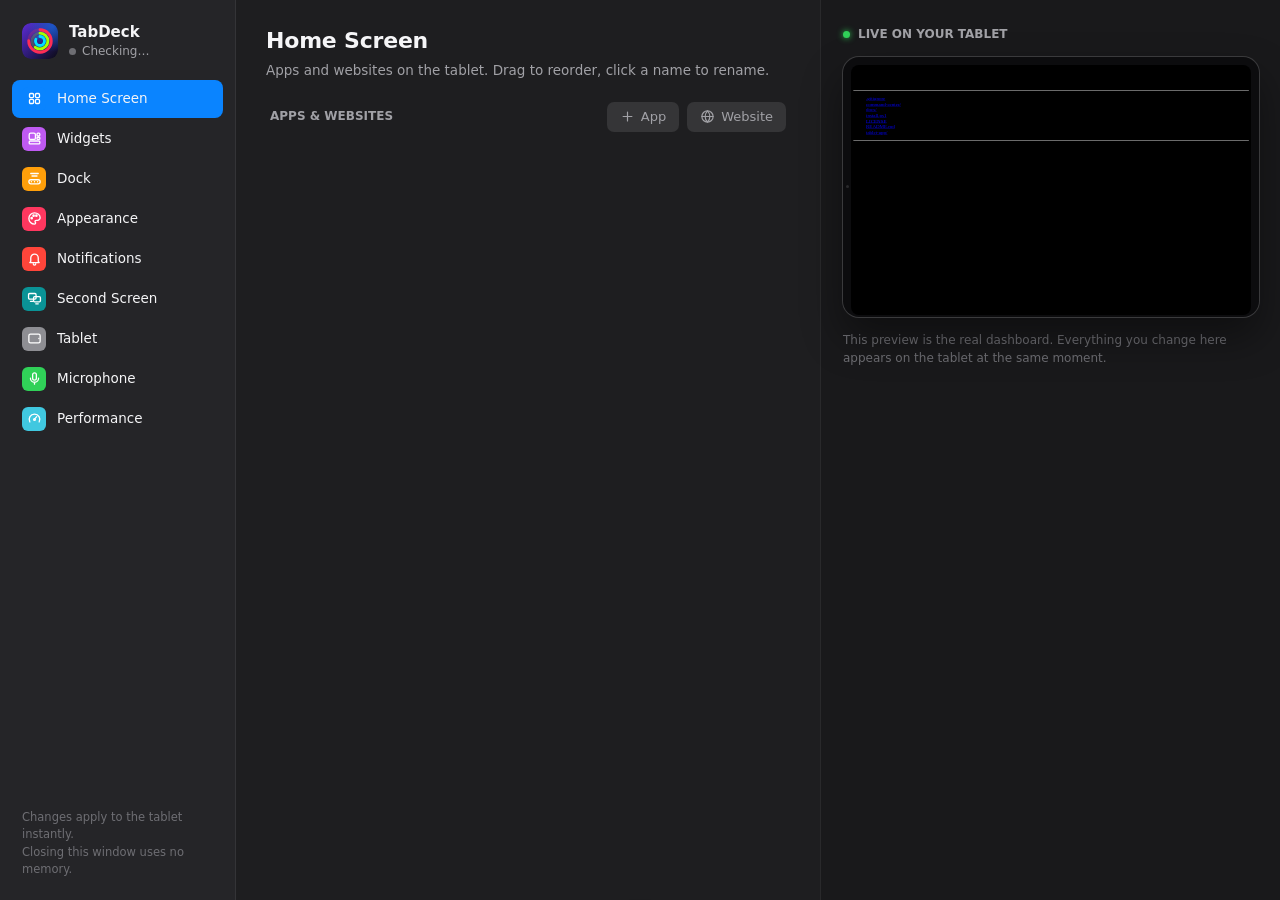
==== command-center/web/settings.html @ a2835a92 "TabDeck: turn an Android tablet into a touch command center for Windows Dashboard, app launcher, Now" ====
<!doctype html>
<html lang="en">
<head>
<meta charset="utf-8">
<meta name="viewport" content="width=device-width,initial-scale=1">
<title>TabDeck</title>
<link rel="icon" href="icon.svg">
<style>
:root{
  --bg:#1e1e20; --side:#252528; --group:#2c2c2f; --row-hover:#333337; --line:rgba(255,255,255,.07);
  --text:#f5f5f7; --dim:#a1a1a6; --faint:#6e6e73; --blue:#0a84ff; --green:#30d158; --red:#ff453a;
  --ease:cubic-bezier(.32,.72,0,1);
}
*{box-sizing:border-box;margin:0;padding:0}
html,body{height:100%;overflow:hidden;background:var(--bg);color:var(--text);
  font:13.5px/1.4 "Segoe UI Variable Text","Segoe UI",system-ui,sans-serif;-webkit-font-smoothing:antialiased;user-select:none}
button,input,select{font:inherit;color:inherit}
button{background:none;border:0;cursor:pointer}
.ic{width:18px;height:18px;fill:none;stroke:currentColor;stroke-width:1.9;stroke-linecap:round;stroke-linejoin:round;flex:none}
.ic.fill{fill:currentColor;stroke:none}
.app{display:grid;grid-template-columns:236px 1fr 460px;height:100%}

/* sidebar */
aside{background:var(--side);border-right:1px solid var(--line);padding:22px 12px;display:flex;flex-direction:column;gap:2px}
.brand{display:flex;align-items:center;gap:11px;padding:0 10px 18px}
.brand img{width:36px;height:36px;border-radius:9px}
.brand b{font-size:15px;font-weight:600;display:block}
.brand span{font-size:12px;color:var(--dim);display:flex;align-items:center;gap:6px}
.dot{width:7px;height:7px;border-radius:50%;background:var(--faint)}
.dot.on{background:var(--green);box-shadow:0 0 6px var(--green)}
.nav{display:flex;align-items:center;gap:11px;padding:7px 10px;border-radius:8px;font-size:13.5px;color:var(--text);text-align:left;width:100%}
.nav:hover{background:rgba(255,255,255,.05)}
.nav.on{background:var(--blue)}
.sq{width:24px;height:24px;border-radius:6px;display:grid;place-items:center;color:#fff;flex:none}
.sq .ic{width:15px;height:15px;stroke-width:2.1}
.side-foot{margin-top:auto;padding:12px 10px 0;font-size:11.5px;color:var(--faint);line-height:1.5}

/* content */
main{overflow-y:auto;padding:26px 30px 40px;scrollbar-width:thin;scrollbar-color:#444 transparent}
main h1{font-size:22px;font-weight:650;letter-spacing:-.2px;margin-bottom:4px}
main .lead{color:var(--dim);margin-bottom:22px}
section{display:none;animation:fade .3s var(--ease)}
section.on{display:block}
@keyframes fade{from{opacity:0;transform:translateY(6px)}}
.label{font-size:12px;font-weight:600;color:var(--dim);margin:22px 4px 7px;display:flex;justify-content:space-between;align-items:center}
.label:first-of-type{margin-top:0}
.group{background:var(--group);border-radius:12px;overflow:hidden;box-shadow:inset 0 0 0 .5px rgba(255,255,255,.06)}
.row{display:flex;align-items:center;gap:12px;min-height:46px;padding:7px 14px;position:relative}
.row+.row::before{content:"";position:absolute;top:0;left:14px;right:0;height:1px;background:var(--line)}
.row .grow{flex:1;min-width:0}
.row .t{font-size:13.5px}
.row .d{font-size:12px;color:var(--dim)}
.row.drag{cursor:grab}
.row.dragging{opacity:.35}
.row.over{box-shadow:inset 0 2px 0 var(--blue)}
.handle{color:var(--faint);cursor:grab}
.appic{width:30px;height:30px;border-radius:7px;object-fit:contain;flex:none;background:rgba(255,255,255,.06);padding:3px}
.appic.web{object-fit:cover;padding:0;background:#fff}
.letter{width:30px;height:30px;border-radius:7px;display:grid;place-items:center;font-weight:700;flex:none;background:#48484a}
.name-in{background:transparent;border:0;outline:0;font-size:13.5px;width:100%;padding:3px 6px;margin-left:-6px;border-radius:6px}
.name-in:focus{background:rgba(255,255,255,.08);box-shadow:0 0 0 2px var(--blue)}
.tag{font-size:11px;color:var(--dim);background:rgba(255,255,255,.07);padding:2px 8px;border-radius:6px}
.iconbtn{width:28px;height:28px;border-radius:7px;display:grid;place-items:center;color:var(--dim)}
.iconbtn:hover{background:rgba(255,255,255,.08);color:var(--text)}
.iconbtn.del:hover{color:var(--red)}
.btn{height:30px;padding:0 13px;border-radius:7px;background:rgba(255,255,255,.1);font-size:13px;font-weight:500;display:inline-flex;align-items:center;gap:6px}
.btn:hover{background:rgba(255,255,255,.15)}
.btn.primary{background:var(--blue);color:#fff}
.btn.primary:hover{filter:brightness(1.1)}
.btn .ic{width:15px;height:15px}
.btns{display:flex;gap:8px}

/* switch */
.sw{width:42px;height:25px;border-radius:13px;background:#48484a;position:relative;transition:background .25s;flex:none}
.sw::after{content:"";position:absolute;top:2px;left:2px;width:21px;height:21px;border-radius:50%;background:#fff;box-shadow:0 2px 4px rgba(0,0,0,.3);transition:transform .3s var(--ease)}
.sw.on{background:var(--green)}
.sw.on::after{transform:translateX(17px)}

/* segmented + slider + select */
.seg{display:inline-flex;background:rgba(118,118,128,.24);border-radius:8px;padding:2px}
.seg button{padding:4px 14px;border-radius:6px;font-size:12.5px;color:var(--dim)}
.seg button.on{background:#636366;color:#fff;box-shadow:0 2px 6px rgba(0,0,0,.25)}
input[type=range]{-webkit-appearance:none;appearance:none;height:4px;border-radius:2px;background:#48484a;outline:0;flex:1;max-width:260px}
input[type=range]::-webkit-slider-thumb{-webkit-appearance:none;width:20px;height:20px;border-radius:50%;background:#fff;box-shadow:0 1px 4px rgba(0,0,0,.4);cursor:pointer}
.radio{width:18px;height:18px;border-radius:50%;box-shadow:inset 0 0 0 1.5px var(--faint);flex:none;display:grid;place-items:center}
.radio.on{box-shadow:none;background:var(--blue)}
.radio.on::after{content:"";width:7px;height:7px;border-radius:50%;background:#fff}
.row.pick{cursor:pointer}
.row.pick:hover{background:var(--row-hover)}

/* wallpapers + accents */
.walls{display:grid;grid-template-columns:repeat(4,1fr);gap:12px;padding:14px}
.wall{aspect-ratio:16/10;border-radius:10px;position:relative;cursor:pointer;box-shadow:inset 0 0 0 .5px rgba(255,255,255,.12);transition:transform .2s}
.wall:hover{transform:scale(1.03)}
.wall.on{box-shadow:0 0 0 2.5px var(--bg),0 0 0 4.5px var(--blue)}
.wall span{position:absolute;left:0;right:0;bottom:-20px;text-align:center;font-size:11.5px;color:var(--dim)}
.walls{padding-bottom:30px}
.accents{display:flex;gap:12px;padding:14px}
.acc{width:26px;height:26px;border-radius:50%;cursor:pointer;transition:transform .2s}
.acc:hover{transform:scale(1.12)}
.acc.on{box-shadow:0 0 0 2.5px var(--group),0 0 0 4.5px #fff}

/* dock editor */
.dockbar{display:flex;gap:10px;padding:14px;min-height:76px;align-items:center;flex-wrap:wrap}
.dk{width:48px;height:48px;border-radius:13px;display:grid;place-items:center;color:#fff;position:relative;cursor:grab;
  box-shadow:inset 0 0 0 .5px rgba(255,255,255,.2),0 3px 8px rgba(0,0,0,.3)}
.dk .ic{width:22px;height:22px;stroke-width:2}
.dk .x{position:absolute;top:-6px;left:-6px;width:19px;height:19px;border-radius:50%;background:#636366;display:none;place-items:center;font-size:13px;line-height:1;cursor:pointer}
.dk:hover .x{display:grid}
.dk.dragging{opacity:.3}
.avail{display:grid;grid-template-columns:repeat(2,1fr);gap:0}
.avail .row{cursor:pointer}
.avail .row:hover{background:var(--row-hover)}
.avail .dk{width:30px;height:30px;border-radius:8px;cursor:pointer;box-shadow:none}
.avail .dk .ic{width:16px;height:16px}
.g-gray{background:linear-gradient(160deg,#8e8e93,#48484a)} .g-pink{background:linear-gradient(160deg,#ff6482,#d70040)}
.g-green{background:linear-gradient(160deg,#4ce17a,#1a9e46)} .g-blue{background:linear-gradient(160deg,#5ac8fa,#0060df)}
.g-indigo{background:linear-gradient(160deg,#8e7bff,#4a32d4)} .g-orange{background:linear-gradient(160deg,#ffb340,#ff7a00)}
.g-teal{background:linear-gradient(160deg,#5be1e6,#0a9396)} .g-red{background:linear-gradient(160deg,#ff6961,#d70015)}
.g-purple{background:linear-gradient(160deg,#da8fff,#9b30d9)}

/* preview */
.pv{border-left:1px solid var(--line);padding:26px 22px;display:flex;flex-direction:column;gap:14px;background:#19191b}
.pv h2{font-size:12px;font-weight:600;color:var(--dim);display:flex;align-items:center;gap:8px}
.frame{width:416px;height:260px;border-radius:16px;padding:8px;background:#0c0c0e;box-shadow:0 0 0 1px #3a3a3c,0 20px 40px rgba(0,0,0,.4);position:relative}
.frame .scr{width:400px;height:250px;overflow:hidden;border-radius:8px;position:relative;background:#000}
.frame iframe{width:1280px;height:800px;border:0;transform:scale(.3125);transform-origin:0 0;position:absolute;top:0;left:0}
.frame .cam{position:absolute;left:3px;top:50%;width:3px;height:3px;border-radius:50%;background:#2a2a2c;margin-top:-1.5px}
.stats{display:grid;grid-template-columns:1fr 1fr;gap:10px}
.stat{background:var(--group);border-radius:12px;padding:12px 14px}
.stat b{font-size:20px;font-weight:600;display:block;letter-spacing:-.3px}
.stat span{font-size:11.5px;color:var(--dim)}
.tip{font-size:12px;color:var(--faint);line-height:1.5}
code{font-family:"Cascadia Code",Consolas,monospace;font-size:11.5px;background:#111113;padding:10px 12px;border-radius:8px;display:block;color:#d1d1d6;user-select:text;white-space:pre-wrap;word-break:break-all}

/* modal */
.scrim{position:fixed;inset:0;background:rgba(0,0,0,.5);display:none;align-items:center;justify-content:center;z-index:9}
.scrim.on{display:flex}
.modal{width:440px;max-height:560px;background:#2c2c2f;border-radius:14px;box-shadow:0 0 0 .5px rgba(255,255,255,.12),0 30px 70px rgba(0,0,0,.6);display:flex;flex-direction:column;overflow:hidden;animation:pop .3s var(--ease)}
@keyframes pop{from{opacity:0;transform:scale(.95)}}
.modal header{padding:16px 18px 10px;font-weight:600;font-size:15px}
.modal .body{padding:0 18px 16px;display:flex;flex-direction:column;gap:10px;min-height:0}
.modal .list{overflow-y:auto;max-height:360px;margin:0 -8px;scrollbar-width:thin;scrollbar-color:#444 transparent}
.modal .list .row{cursor:pointer;border-radius:8px}
.modal .list .row:hover{background:var(--row-hover)}
.modal .list .row::before{display:none}
.modal footer{display:flex;justify-content:flex-end;gap:8px;padding:12px 18px;border-top:1px solid var(--line)}
.in{height:34px;border-radius:8px;background:#1c1c1e;border:0;outline:0;padding:0 11px;font-size:13.5px;box-shadow:inset 0 0 0 1px #3a3a3c;width:100%}
.in:focus{box-shadow:0 0 0 2px var(--blue)}
.toast{position:fixed;bottom:22px;left:50%;transform:translate(-50%,80px);background:#3a3a3c;padding:9px 16px;border-radius:10px;font-size:13px;
  box-shadow:0 10px 30px rgba(0,0,0,.4);transition:transform .35s var(--ease);z-index:10;display:flex;gap:8px;align-items:center}
.toast.on{transform:translate(-50%,0)}
.toast .ic{color:var(--green)}
</style>
</head>
<body>
<div id="sprite" style="display:none"></div>
<div class="app">
  <aside>
    <div class="brand"><img src="icon.svg" alt=""><div><b>TabDeck</b><span><i class="dot" id="tabDot"></i><em id="tabState" style="font-style:normal">Checking…</em></span></div></div>
    <button class="nav on" data-s="home"><span class="sq" style="background:#0a84ff"><svg class="ic"><use href="#i-grid"/></svg></span>Home Screen</button>
    <button class="nav" data-s="widgets"><span class="sq" style="background:#bf5af2"><svg class="ic"><use href="#i-widgets"/></svg></span>Widgets</button>
    <button class="nav" data-s="dock"><span class="sq" style="background:#ff9f0a"><svg class="ic"><use href="#i-dock"/></svg></span>Dock</button>
    <button class="nav" data-s="look"><span class="sq" style="background:#ff375f"><svg class="ic"><use href="#i-palette"/></svg></span>Appearance</button>
    <button class="nav" data-s="notif"><span class="sq" style="background:#ff453a"><svg class="ic"><use href="#i-bell"/></svg></span>Notifications</button>
    <button class="nav" data-s="screen"><span class="sq" style="background:#0a9396"><svg class="ic"><use href="#i-screens"/></svg></span>Second Screen</button>
    <button class="nav" data-s="tablet"><span class="sq" style="background:#8e8e93"><svg class="ic"><use href="#i-tablet"/></svg></span>Tablet</button>
    <button class="nav" data-s="mic"><span class="sq" style="background:#30d158"><svg class="ic"><use href="#i-mic"/></svg></span>Microphone</button>
    <button class="nav" data-s="perf"><span class="sq" style="background:#40c8e0"><svg class="ic"><use href="#i-gauge"/></svg></span>Performance</button>
    <div class="side-foot">Changes apply to the tablet instantly.<br>Closing this window uses no memory.</div>
  </aside>

  <main>
    <!-- HOME -->
    <section id="s-home" class="on">
      <h1>Home Screen</h1><p class="lead">Apps and websites on the tablet. Drag to reorder, click a name to rename.</p>
      <div class="label"><span>APPS &amp; WEBSITES</span><div class="btns"><button class="btn" id="addAppBtn"><svg class="ic"><use href="#i-plus"/></svg>App</button><button class="btn" id="addWebBtn"><svg class="ic"><use href="#i-globe"/></svg>Website</button></div></div>
      <div class="group" id="appList"></div>
    </section>

    <!-- WIDGETS -->
    <section id="s-widgets">
      <h1>Widgets</h1><p class="lead">Choose what the tablet shows on the left and in which order. Hide them all for a full-width app grid.</p>
      <div class="label">WIDGETS</div>
      <div class="group" id="widgetList"></div>
      <p class="tip" style="margin:10px 4px">Hidden widgets aren't drawn at all. The laptop only gathers stats while the tablet is showing them.</p>
    </section>

    <!-- DOCK -->
    <section id="s-dock">
      <h1>Dock</h1><p class="lead">Quick actions at the bottom of the tablet. Drag to reorder, hover and press × to remove (max 8).</p>
      <div class="label">IN THE DOCK</div>
      <div class="group"><div class="dockbar" id="dockBar"></div></div>
      <div class="label">ADD AN ACTION</div>
      <div class="group avail" id="dockAvail"></div>
    </section>

    <!-- APPEARANCE -->
    <section id="s-look">
      <h1>Appearance</h1><p class="lead">Wallpaper, accent colour and clock style.</p>
      <div class="label">WALLPAPER</div>
      <div class="group"><div class="walls" id="walls"></div></div>
      <div class="label">ACCENT COLOUR</div>
      <div class="group"><div class="accents" id="accents"></div></div>
      <div class="label">CLOCK</div>
      <div class="group">
        <div class="row"><div class="grow"><div class="t">24-hour time</div></div><button class="sw" data-k="clock24"></button></div>
        <div class="row"><div class="grow"><div class="t">Show date</div></div><button class="sw" data-k="show_date"></button></div>
      </div>
    </section>

    <!-- NOTIFICATIONS -->
    <section id="s-notif">
      <h1>Notifications</h1><p class="lead">Banners and the chime on the tablet.</p>
      <div class="label">ALERTS</div>
      <div class="group">
        <div class="row"><div class="grow"><div class="t">Play sound</div><div class="d">Soft two-note chime from the tablet speaker</div></div><button class="sw" data-k="sound"></button></div>
        <div class="row"><div class="grow"><div class="t">Volume</div></div><input type="range" min="0" max="1" step="0.05" id="volume"></div>
        <div class="row"><div class="grow"><div class="t">Banner stays for</div></div><div class="seg" data-k="banner_secs"><button data-v="4">4 s</button><button data-v="6">6 s</button><button data-v="10">10 s</button></div></div>
        <div class="row"><div class="grow"><div class="t">Try it</div></div><button class="btn" id="testNote">Send test notification</button></div>
      </div>
      <div class="label">SEND FROM ANY SCRIPT</div>
      <code>curl -X POST localhost:8765/notify -d "{\"title\":\"Build done\",\"body\":\"All tests passed\",\"level\":\"done\"}"</code>
      <p class="tip" style="margin:8px 4px">Levels: info, done, warn, error. Works from Python, Node, batch files or Claude Code hooks.</p>
    </section>

    <!-- SECOND SCREEN -->
    <section id="s-screen">
      <h1>Second Screen</h1><p class="lead">Use the tablet as an extra touch-screen monitor over USB. Three-finger tap (or Back) on the tablet returns to the dashboard.</p>
      <div class="stats" style="margin-bottom:6px">
        <div class="stat"><b id="dState">–</b><span>Status</span></div>
        <div class="stat"><b id="dLat">–</b><span>Delay to the tablet screen</span></div>
      </div>
      <div class="label">CONTROL</div>
      <div class="group">
        <div class="row"><div class="grow"><div class="t">Second screen</div><div class="d">Switches the tablet out of the dashboard</div></div><button class="btn primary" id="dToggle">Start</button></div>
      </div>
      <div class="label">MODE</div>
      <div class="group">
        <div class="row pick" data-dm="0"><div class="radio" id="dmExt"></div><div class="grow"><div class="t">Extend</div><div class="d" id="dExtNote">A new 1280×800 screen next to your laptop, 45 fps</div></div></div>
        <div class="row pick" data-dm="1"><div class="radio" id="dmMir"></div><div class="grow"><div class="t">Mirror</div><div class="d">Shows your laptop screen on the tablet, 30 fps</div></div></div>
      </div>
      <p class="tip" style="margin:10px 4px">Only runs while it's on: about 0.5% CPU and 90 MB, using the GPU's video encoder. Arrange the new screen in Windows Settings › Display.</p>
    </section>

    <!-- TABLET -->
    <section id="s-tablet">
      <h1>Tablet</h1><p class="lead">Settings sent to the tablet over USB.</p>
      <div class="label">DISPLAY</div>
      <div class="group">
        <div class="row"><div class="grow"><div class="t">Automatic brightness</div><div class="d">Let the tablet decide from room light</div></div><button class="sw" id="autoBright"></button></div>
        <div class="row" id="brightRow"><svg class="ic" style="color:var(--dim)"><use href="#i-sun"/></svg><input type="range" min="5" max="255" step="5" id="bright" style="max-width:none"><svg class="ic" style="width:22px;height:22px"><use href="#i-sun"/></svg></div>
      </div>
      <div class="label">SOUND</div>
      <div class="group">
        <div class="row"><div class="grow"><div class="t">Play laptop sound on the tablet</div><div class="d" id="spkState">Music, videos, calls, everything your laptop plays</div></div><button class="sw" data-k="tab_speaker"></button></div>
        <div class="row"><div class="grow"><div class="t">Mute laptop speakers meanwhile</div><div class="d">They unmute again when you switch this off</div></div><button class="sw" data-k="speaker_mute_laptop"></button></div>
      </div>
      <div class="label">CONNECTION</div>
      <div class="group">
        <div class="row"><div class="grow"><div class="t">Status</div></div><span class="d" id="connText">–</span></div>
        <div class="row"><div class="grow"><div class="t">Link</div><div class="d">USB cable only, no Wi-Fi used</div></div><span class="tag">USB</span></div>
      </div>
    </section>

    <!-- MIC -->
    <section id="s-mic">
      <h1>Microphone</h1><p class="lead">The tablet's mic appears on the laptop as <b>CABLE Output</b>.</p>
      <div class="label">TAB MIC</div>
      <div class="group"><div class="row"><div class="grow"><div class="t">Microphone on</div><div class="d" id="micState">–</div></div><button class="sw" id="micSw"></button></div></div>
      <div class="label">SOUND MODE</div>
      <div class="group" id="micModes"></div>
    </section>

    <!-- PERFORMANCE -->
    <section id="s-perf">
      <h1>Performance</h1><p class="lead">How much the Command Center costs your laptop.</p>
      <div class="stats" style="margin-bottom:6px">
        <div class="stat"><b id="pRam">–</b><span>RAM in use</span></div>
        <div class="stat"><b id="pCpu">–</b><span>CPU</span></div>
      </div>
      <div class="label">STATS REFRESH</div>
      <div class="group"><div class="row"><div class="grow"><div class="t">Update every</div><div class="d">Slower means even less CPU</div></div><div class="seg" data-k="interval"><button data-v="1">1 s</button><button data-v="2">2 s</button><button data-v="5">5 s</button></div></div></div>
      <div class="label">STARTUP</div>
      <div class="group"><div class="row"><div class="grow"><div class="t">Start with Windows</div><div class="d">Runs the tiny server at login; the tablet lights up when plugged in</div></div><button class="sw" id="autoSw"></button></div></div>
    </section>
  </main>

  <div class="pv">
    <h2><i class="dot on"></i>LIVE ON YOUR TABLET</h2>
    <div class="frame"><i class="cam"></i><div class="scr"><iframe id="pvFrame" src="/?preview=1" title="Tablet preview"></iframe></div></div>
    <p class="tip">This preview is the real dashboard. Everything you change here appears on the tablet at the same moment.</p>
  </div>
</div>

<div class="scrim" id="scrim"><div class="modal" id="modal"></div></div>
<div class="toast" id="toast"><svg class="ic"><use href="#i-check"/></svg><span id="toastT"></span></div>

<script src="themes.js"></script>
<script>
const $=id=>document.getElementById(id);
const esc=s=>String(s??'').replace(/[&<>"]/g,c=>({'&':'&amp;','<':'&lt;','>':'&gt;','"':'&quot;'}[c]));
const post=(u,b)=>fetch(u,{method:'POST',body:JSON.stringify(b||{})}).then(r=>r.json());
loadSprite();
let S={}, apps=[];

let tT;function toast(t){$('toastT').textContent=t;$('toast').classList.add('on');clearTimeout(tT);tT=setTimeout(()=>$('toast').classList.remove('on'),1600);}
async function save(patch,msg){S=await post('settings',patch);render();if(msg)toast(msg);}

/* nav */
document.querySelectorAll('.nav').forEach(b=>b.onclick=()=>{
  document.querySelectorAll('.nav').forEach(x=>x.classList.toggle('on',x===b));
  document.querySelectorAll('section').forEach(s=>s.classList.toggle('on',s.id==='s-'+b.dataset.s));
  if(b.dataset.s==='perf')status();});

/* generic drag-to-reorder for rows */
function sortable(container,sel,onDrop){
  let dragEl=null;
  container.querySelectorAll(sel).forEach(el=>{
    el.draggable=true;
    el.ondragstart=e=>{dragEl=el;el.classList.add('dragging');e.dataTransfer.effectAllowed='move';};
    el.ondragend=()=>{el.classList.remove('dragging');container.querySelectorAll('.over').forEach(x=>x.classList.remove('over'));};
    el.ondragover=e=>{e.preventDefault();if(el!==dragEl){container.querySelectorAll('.over').forEach(x=>x.classList.remove('over'));el.classList.add('over');}};
    el.ondrop=e=>{e.preventDefault();if(!dragEl||el===dragEl)return;
      const items=[...container.querySelectorAll(sel)];
      items.indexOf(dragEl)<items.indexOf(el)?el.after(dragEl):el.before(dragEl);
      onDrop([...container.querySelectorAll(sel)].map(x=>x.dataset.id));};
  });
}

/* ---------- home screen */
function renderApps(){
  $('appList').innerHTML=apps.length?apps.map(a=>`<div class="row drag" data-id="${a.id}">
    <svg class="ic handle"><use href="#i-drag"/></svg>
    ${a.icon?`<img class="appic${a.web?' web':''}" src="icons/${a.icon}" alt="">`:`<div class="letter">${esc(a.name[0])}</div>`}
    <div class="grow"><input class="name-in" value="${esc(a.name)}" data-id="${a.id}" spellcheck="false"></div>
    ${a.web?'<span class="tag">Website</span>':''}
    <button class="iconbtn del" data-rm="${a.id}" title="Remove"><svg class="ic"><use href="#i-trash"/></svg></button></div>`).join('')
    :'<div class="row"><div class="grow d">No apps yet. Add one above.</div></div>';
  sortable($('appList'),'.row.drag',async ids=>{apps=await post('apps/order',{ids});toast('Order saved');});
}
$('appList').addEventListener('click',async e=>{const b=e.target.closest('[data-rm]');if(!b)return;
  apps=await post('apps/remove',{id:b.dataset.rm});renderApps();toast('Removed');});
$('appList').addEventListener('change',async e=>{const i=e.target.closest('.name-in');if(!i)return;
  apps=await post('apps/rename',{id:i.dataset.id,name:i.value});toast('Renamed');});
$('appList').addEventListener('keydown',e=>{if(e.key==='Enter')e.target.blur();});

function modal(html){$('modal').innerHTML=html;$('scrim').classList.add('on');}
function closeModal(){$('scrim').classList.remove('on');}
$('scrim').onclick=e=>{if(e.target===$('scrim'))closeModal();};
addEventListener('keydown',e=>{if(e.key==='Escape')closeModal();});

let startApps=null;
$('addAppBtn').onclick=async()=>{
  modal(`<header>Add an app</header><div class="body"><input class="in" id="mq" placeholder="Search apps on this PC" autofocus><div class="list" id="ml"><div class="row d">Loading…</div></div></div><footer><button class="btn" onclick="closeModal()">Done</button></footer>`);
  if(!startApps)startApps=await fetch('startapps').then(r=>r.json());
  const draw=()=>{const q=$('mq').value.toLowerCase();
    $('ml').innerHTML=startApps.filter(a=>a.name.toLowerCase().includes(q)).slice(0,150).map(a=>
      `<div class="row" data-appid="${esc(a.appid)}" data-name="${esc(a.name)}"><div class="letter">${esc(a.name[0].toUpperCase())}</div><div class="grow">${esc(a.name)}</div><svg class="ic" style="color:var(--blue)"><use href="#i-plus"/></svg></div>`).join('')||'<div class="row d">No matches</div>';};
  draw();$('mq').oninput=draw;$('mq').focus();
  $('ml').onclick=async e=>{const r=e.target.closest('.row[data-appid]');if(!r)return;r.style.opacity=.4;
    apps=await post('apps/add',{appid:r.dataset.appid,name:r.dataset.name});
    startApps=startApps.filter(a=>a.appid!==r.dataset.appid);renderApps();draw();toast(`Added ${r.dataset.name}`);};
};
$('addWebBtn').onclick=()=>{
  modal(`<header>Add a website</header><div class="body"><input class="in" id="wu" placeholder="https://example.com"><input class="in" id="wn" placeholder="Name (optional)">
    <p class="tip">Opens in your default browser. The site's own icon is fetched once.</p></div>
    <footer><button class="btn" onclick="closeModal()">Cancel</button><button class="btn primary" id="wAdd">Add</button></footer>`);
  $('wu').focus();
  const go=async()=>{const u=$('wu').value.trim();if(!u)return;$('wAdd').textContent='Adding…';
    const r=await post('apps/add_web',{url:u,name:$('wn').value});if(Array.isArray(r)){apps=r;renderApps();closeModal();toast('Website added');}else $('wAdd').textContent='Add';};
  $('wAdd').onclick=go;$('wn').onkeydown=$('wu').onkeydown=e=>{if(e.key==='Enter')go();};
};

/* ---------- widgets */
function renderWidgets(){
  $('widgetList').innerHTML=S.widgets.map(w=>{const m=WIDGETS[w.id];return `<div class="row drag" data-id="${w.id}">
    <svg class="ic handle"><use href="#i-drag"/></svg><div class="grow"><div class="t">${m.name}</div><div class="d">${m.desc}</div></div>
    <span class="tag">${m.size}</span><button class="sw${w.on?' on':''}" data-wid="${w.id}"></button></div>`;}).join('');
  sortable($('widgetList'),'.row.drag',ids=>save({widgets:ids.map(id=>S.widgets.find(w=>w.id===id))},'Order saved'));
}
$('widgetList').addEventListener('click',e=>{const b=e.target.closest('[data-wid]');if(!b)return;
  save({widgets:S.widgets.map(w=>w.id===b.dataset.wid?{...w,on:!w.on}:w)});});

/* ---------- dock */
function renderDock(){
  $('dockBar').innerHTML=S.dock.map(a=>{const d=DOCK_ACTIONS[a];if(!d)return'';
    return `<div class="dk ${d.g}" data-id="${a}" title="${d.label}"><svg class="ic${d.fill?' fill':''}"><use href="#${d.icon}"/></svg><span class="x" data-x="${a}">×</span></div>`;}).join('')
    ||'<span class="d">Empty: the dock is hidden on the tablet.</span>';
  sortable($('dockBar'),'.dk',ids=>save({dock:ids},'Order saved'));
  const avail=Object.keys(DOCK_ACTIONS).filter(a=>!S.dock.includes(a));
  $('dockAvail').innerHTML=avail.map(a=>{const d=DOCK_ACTIONS[a];return `<div class="row" data-add="${a}"><div class="dk ${d.g}"><svg class="ic${d.fill?' fill':''}"><use href="#${d.icon}"/></svg></div><div class="grow">${d.label}</div><svg class="ic" style="color:var(--blue)"><use href="#i-plus"/></svg></div>`;}).join('');
}
$('dockBar').addEventListener('click',e=>{const x=e.target.closest('[data-x]');if(x)save({dock:S.dock.filter(a=>a!==x.dataset.x)});});
$('dockAvail').addEventListener('click',e=>{const r=e.target.closest('[data-add]');if(!r)return;
  if(S.dock.length>=8)return toast('The dock holds up to 8');save({dock:[...S.dock,r.dataset.add]});});

/* ---------- appearance */
function renderLook(){
  $('walls').innerHTML=Object.entries(THEMES).map(([k,t])=>`<div class="wall${S.wallpaper===k?' on':''}" data-wall="${k}" style="background-color:${t.base};background-image:${themeCss(k)}"><span>${t.name}</span></div>`).join('');
  $('accents').innerHTML=Object.entries(ACCENTS).map(([k,c])=>`<div class="acc${S.accent===k?' on':''}" data-acc="${k}" title="${k}" style="background:${c}"></div>`).join('');
}
$('walls').onclick=e=>{const w=e.target.closest('[data-wall]');if(w)save({wallpaper:w.dataset.wall});};
$('accents').onclick=e=>{const a=e.target.closest('[data-acc]');if(a)save({accent:a.dataset.acc});};

/* ---------- switches / segments bound to settings keys */
document.querySelectorAll('.sw[data-k]').forEach(b=>b.onclick=()=>save({[b.dataset.k]:!S[b.dataset.k]}));
document.querySelectorAll('.seg[data-k]').forEach(g=>g.onclick=e=>{const b=e.target.closest('[data-v]');if(b)save({[g.dataset.k]:+b.dataset.v});});
$('volume').onchange=e=>save({volume:+e.target.value});
$('testNote').onclick=()=>{post('test_note');toast('Sent to the tablet');};

/* ---------- tablet */
$('autoBright').onclick=()=>save({brightness:S.brightness==null?150:null});
let bT;$('bright').oninput=e=>{clearTimeout(bT);bT=setTimeout(()=>save({brightness:+e.target.value}),120);};

/* ---------- mic */
const MODES=[['mic-voice-communication','Voice call','Louder, auto-levelled, background noise reduced (recommended)'],
  ['mic','Standard','Quiet, natural, no processing by Android'],['mic-camcorder','Video recording','Tuned for recording videos'],
  ['mic-unprocessed','Raw','Completely unprocessed sound']];
function renderMic(){
  $('micModes').innerHTML=MODES.map(([k,t,d])=>`<div class="row pick" data-mode="${k}"><div class="radio${S.mic_source===k?' on':''}"></div><div class="grow"><div class="t">${t}</div><div class="d">${d}</div></div></div>`).join('');
}
$('micModes').onclick=e=>{const r=e.target.closest('[data-mode]');if(r)save({mic_source:r.dataset.mode},'Mic mode changed');};
$('micSw').onclick=async()=>{const on=!$('micSw').classList.contains('on');$('micSw').classList.toggle('on',on);await post('mic',{on});status();};

/* ---------- second screen */
let dActive=false;
$('dToggle').onclick=async()=>{await post('mode',{mode:dActive?'dashboard':'display'});toast(dActive?'Back to dashboard':'Starting second screen…');setTimeout(status,2500);};
document.querySelectorAll('[data-dm]').forEach(r=>r.onclick=()=>save({display_mirror:r.dataset.dm==='1'},'Applies next time it starts'));

/* ---------- performance + status */
$('autoSw').onclick=async()=>{const r=await post('autostart',{on:!$('autoSw').classList.contains('on')});
  $('autoSw').classList.toggle('on',r.on);toast(r.on?'Starts with Windows':'Won\'t start with Windows');};
async function status(){
  try{const s=await fetch('status').then(r=>r.json());
    $('tabDot').className='dot'+(s.tablet?' on':'');$('tabState').textContent=s.tablet?'Tablet connected':'Tablet not connected';
    $('connText').textContent=s.tablet?'Connected':'Not connected';
    $('pRam').textContent=s.ram_mb+' MB';$('pCpu').textContent=s.cpu.toFixed(1)+' %';
    $('autoSw').classList.toggle('on',s.autostart);
    $('micSw').classList.toggle('on',s.mic.on);
    $('spkState').textContent=s.speaker.active?'Playing on the tablet now':'Music, videos, calls, everything your laptop plays';
    dActive=s.display.active;
    $('dState').textContent=dActive?'On':'Off';$('dToggle').textContent=dActive?'Stop':'Start';
    $('dLat').textContent=dActive&&s.display.latency_ms?Math.round(s.display.latency_ms)+' ms':'–';
    $('dExtNote').textContent=s.display.driver?'A new 1280×800 screen next to your laptop, 45 fps':'Needs the Parsec virtual display driver (tools\\parsec-vdd). Mirror is used until then.';
    $('micState').textContent=!s.mic.available?'scrcpy not installed':s.mic.on?'Live, sending to CABLE Output':'Off';
  }catch{$('tabState').textContent='Server not running';}
}

function render(){
  renderWidgets();renderDock();renderLook();renderMic();
  document.querySelectorAll('.sw[data-k]').forEach(b=>b.classList.toggle('on',!!S[b.dataset.k]));
  document.querySelectorAll('.seg[data-k] button').forEach(b=>b.classList.toggle('on',+b.dataset.v===S[b.parentElement.dataset.k]));
  $('volume').value=S.volume;
  $('dmExt').classList.toggle('on',!S.display_mirror);$('dmMir').classList.toggle('on',!!S.display_mirror);
  $('autoBright').classList.toggle('on',S.brightness==null);
  $('brightRow').style.display=S.brightness==null?'none':'';
  if(S.brightness!=null)$('bright').value=S.brightness;
}

(async()=>{
  [S,apps]=await Promise.all([fetch('settings').then(r=>r.json()),fetch('apps').then(r=>r.json())]);
  render();renderApps();status();
  setInterval(()=>{if(document.visibilityState==='visible')status();},4000);
})();
</script>
</body>
</html>
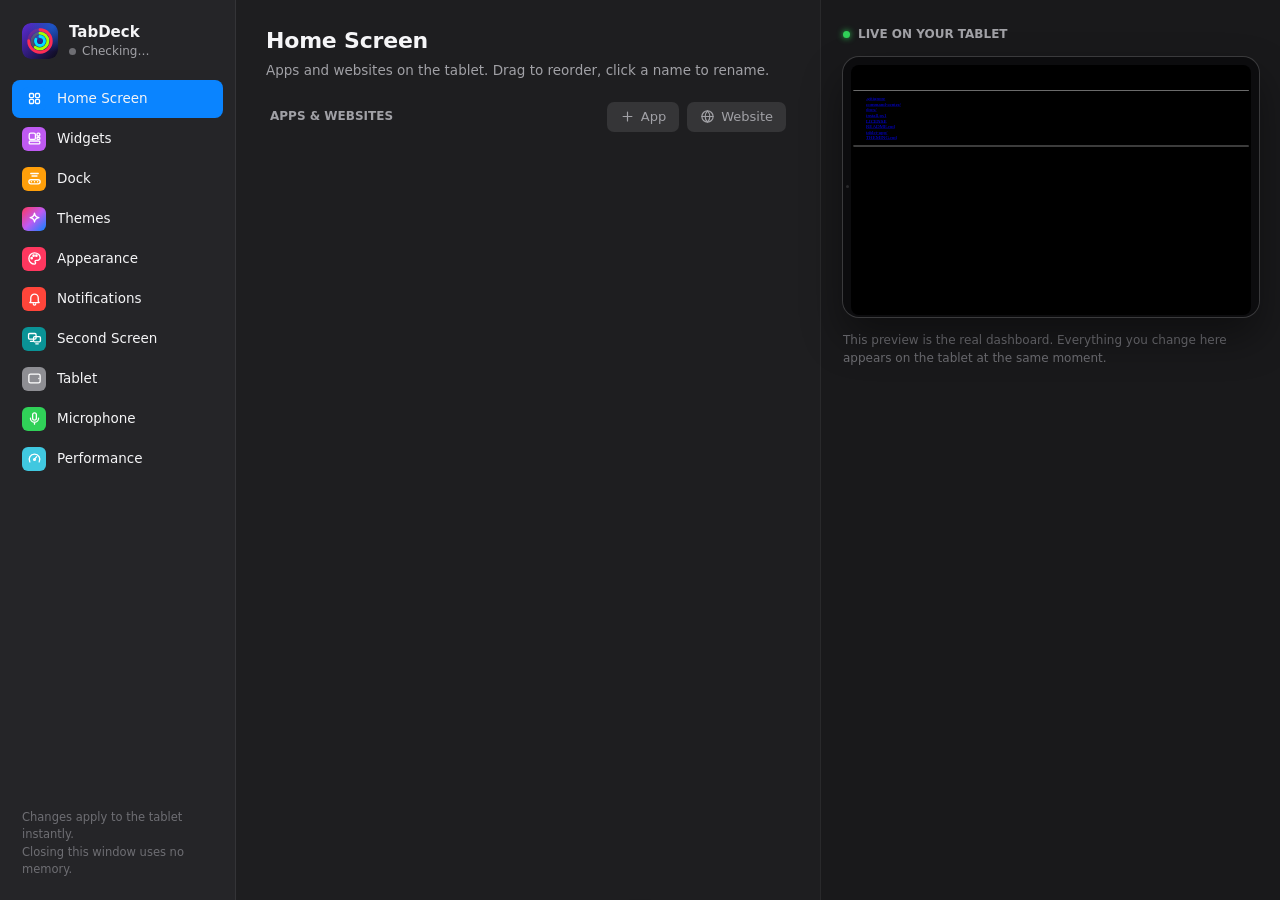
==== commit 1df5854e: "v1.1: themes and History graphs - Themes: restyle the whole tablet with one CSS file. Gallery in the" ====
--- a/command-center/web/settings.html
+++ b/command-center/web/settings.html
@@ -89,7 +89,7 @@
 .row.pick:hover{background:var(--row-hover)}
 
 /* wallpapers + accents */
-.walls{display:grid;grid-template-columns:repeat(4,1fr);gap:12px;padding:14px}
+.walls{display:grid;grid-template-columns:repeat(4,1fr);gap:34px 12px;padding:14px}
 .wall{aspect-ratio:16/10;border-radius:10px;position:relative;cursor:pointer;box-shadow:inset 0 0 0 .5px rgba(255,255,255,.12);transition:transform .2s}
 .wall:hover{transform:scale(1.03)}
 .wall.on{box-shadow:0 0 0 2.5px var(--bg),0 0 0 4.5px var(--blue)}
@@ -119,6 +119,23 @@
 .g-teal{background:linear-gradient(160deg,#5be1e6,#0a9396)} .g-red{background:linear-gradient(160deg,#ff6961,#d70015)}
 .g-purple{background:linear-gradient(160deg,#da8fff,#9b30d9)}
 
+/* themes gallery */
+.tgrid{display:grid;grid-template-columns:repeat(2,1fr);gap:12px}
+.tcard{background:var(--group);border-radius:12px;overflow:hidden;cursor:pointer;box-shadow:inset 0 0 0 .5px rgba(255,255,255,.06);
+  transition:transform .2s,box-shadow .2s;position:relative}
+.tcard:hover{transform:translateY(-2px)}
+.tcard.on{box-shadow:0 0 0 2px var(--blue)}
+.tsw{height:64px;display:flex}
+.tsw i{flex:1}
+.tinfo{padding:10px 12px 12px}
+.tinfo b{font-size:14px;display:flex;justify-content:space-between;align-items:center;gap:8px}
+.tinfo .by{font-size:11.5px;color:var(--faint);margin-top:1px}
+.tinfo p{font-size:12px;color:var(--dim);margin-top:5px;line-height:1.4;min-height:34px}
+.tbadge{font-size:10.5px;font-weight:700;background:var(--blue);color:#fff;padding:2px 7px;border-radius:6px}
+.tdel{position:absolute;top:8px;right:8px;width:26px;height:26px;border-radius:7px;background:rgba(0,0,0,.55);color:#fff;display:none;place-items:center}
+.tcard:hover .tdel{display:grid}
+.tdel .ic{width:14px;height:14px}
+a.btn{text-decoration:none;color:inherit}
 /* preview */
 .pv{border-left:1px solid var(--line);padding:26px 22px;display:flex;flex-direction:column;gap:14px;background:#19191b}
 .pv h2{font-size:12px;font-weight:600;color:var(--dim);display:flex;align-items:center;gap:8px}
@@ -161,6 +178,7 @@
     <button class="nav on" data-s="home"><span class="sq" style="background:#0a84ff"><svg class="ic"><use href="#i-grid"/></svg></span>Home Screen</button>
     <button class="nav" data-s="widgets"><span class="sq" style="background:#bf5af2"><svg class="ic"><use href="#i-widgets"/></svg></span>Widgets</button>
     <button class="nav" data-s="dock"><span class="sq" style="background:#ff9f0a"><svg class="ic"><use href="#i-dock"/></svg></span>Dock</button>
+    <button class="nav" data-s="themes"><span class="sq" style="background:linear-gradient(135deg,#ff375f,#bf5af2,#0a84ff)"><svg class="ic"><use href="#i-sparkle"/></svg></span>Themes</button>
     <button class="nav" data-s="look"><span class="sq" style="background:#ff375f"><svg class="ic"><use href="#i-palette"/></svg></span>Appearance</button>
     <button class="nav" data-s="notif"><span class="sq" style="background:#ff453a"><svg class="ic"><use href="#i-bell"/></svg></span>Notifications</button>
     <button class="nav" data-s="screen"><span class="sq" style="background:#0a9396"><svg class="ic"><use href="#i-screens"/></svg></span>Second Screen</button>
@@ -193,6 +211,17 @@
       <div class="group"><div class="dockbar" id="dockBar"></div></div>
       <div class="label">ADD AN ACTION</div>
       <div class="group avail" id="dockAvail"></div>
+    </section>
+
+    <!-- THEMES -->
+    <section id="s-themes">
+      <h1>Themes</h1><p class="lead">Change the whole look of the tablet with a CSS file. Make your own or grab one from the community.</p>
+      <div class="label"><span>INSTALLED</span><div class="btns">
+        <a class="btn" href="themes/_template.css" download="my-theme.css"><svg class="ic"><use href="#i-down"/></svg>Template</a>
+        <button class="btn primary" id="themeUpload"><svg class="ic"><use href="#i-plus"/></svg>Upload .css</button></div></div>
+      <input type="file" id="themeFile" accept=".css,text/css" hidden>
+      <div class="tgrid" id="themeGrid"></div>
+      <p class="tip" style="margin:12px 4px">Themes are CSS only, so they can't run code or touch your PC. Links to the internet inside a theme are blocked. The guide (THEMING.md in the repo) lists everything you can style.</p>
     </section>
 
     <!-- APPEARANCE -->
@@ -395,6 +424,32 @@
 $('dockAvail').addEventListener('click',e=>{const r=e.target.closest('[data-add]');if(!r)return;
   if(S.dock.length>=8)return toast('The dock holds up to 8');save({dock:[...S.dock,r.dataset.add]});});
 
+/* ---------- themes */
+let themes=[];
+async function loadThemes(){themes=await fetch('themes').then(r=>r.json());renderThemes();}
+function renderThemes(){
+  const active=S.theme||'default';
+  const card=(t)=>{const sw=(t.colors&&t.colors.length?t.colors:['#1c1c1e','#2c2c2e','#0a84ff']).map(c=>`<i style="background:${esc(c)}"></i>`).join('');
+    return `<div class="tcard${active===t.file?' on':''}" data-file="${esc(t.file)}"><div class="tsw">${sw}</div>
+      <div class="tinfo"><b>${esc(t.name)}${active===t.file?'<span class="tbadge">ACTIVE</span>':''}</b>
+      <div class="by">${t.author?'by '+esc(t.author):(t.user?'Uploaded by you':'')}</div><p>${esc(t.description||'')}</p></div>
+      ${t.user?`<button class="tdel" data-del="${esc(t.file)}" title="Delete"><svg class="ic"><use href="#i-trash"/></svg></button>`:''}</div>`;};
+  $('themeGrid').innerHTML=card({file:'default',name:'Default',description:'The original TabDeck look: dark glass, activity rings, your wallpaper.',colors:['#06060a','#5e2cd6','#0a84ff','#ff375f']})
+    +themes.map(card).join('');
+}
+$('themeGrid').addEventListener('click',async e=>{
+  const del=e.target.closest('[data-del]');
+  if(del){e.stopPropagation();if(!confirm('Delete this theme?'))return;await post('themes/delete',{file:del.dataset.del});S=await fetch('settings').then(r=>r.json());loadThemes();toast('Theme deleted');return;}
+  const c=e.target.closest('.tcard');if(!c)return;
+  S=await post('themes/apply',{file:c.dataset.file});renderThemes();toast(c.dataset.file==='default'?'Back to the default look':'Theme applied');});
+$('themeUpload').onclick=()=>$('themeFile').click();
+$('themeFile').onchange=async e=>{const f=e.target.files[0];e.target.value='';if(!f)return;
+  if(f.size>256*1024)return toast('Theme too big (max 256 KB)');
+  const css=await f.text();const name=(css.match(/@name\s+([^\n*@]+)/)||[])[1]||f.name.replace(/\.css$/i,'');
+  const r=await fetch('themes/upload',{method:'POST',body:JSON.stringify({name:name.trim(),css})}).then(r=>r.json());
+  if(r.error)return toast(r.error);
+  S=await post('themes/apply',{file:r.file});await loadThemes();toast(`Installed “${r.name}”`);};
+
 /* ---------- appearance */
 function renderLook(){
   $('walls').innerHTML=Object.entries(THEMES).map(([k,t])=>`<div class="wall${S.wallpaper===k?' on':''}" data-wall="${k}" style="background-color:${t.base};background-image:${themeCss(k)}"><span>${t.name}</span></div>`).join('');
@@ -460,7 +515,8 @@
 
 (async()=>{
   [S,apps]=await Promise.all([fetch('settings').then(r=>r.json()),fetch('apps').then(r=>r.json())]);
-  render();renderApps();status();
+  render();renderApps();status();loadThemes();
+  const start=document.querySelector(`.nav[data-s="${location.hash.slice(1)}"]`);if(start)start.click();  // e.g. settings.html#look
   setInterval(()=>{if(document.visibilityState==='visible')status();},4000);
 })();
 </script>
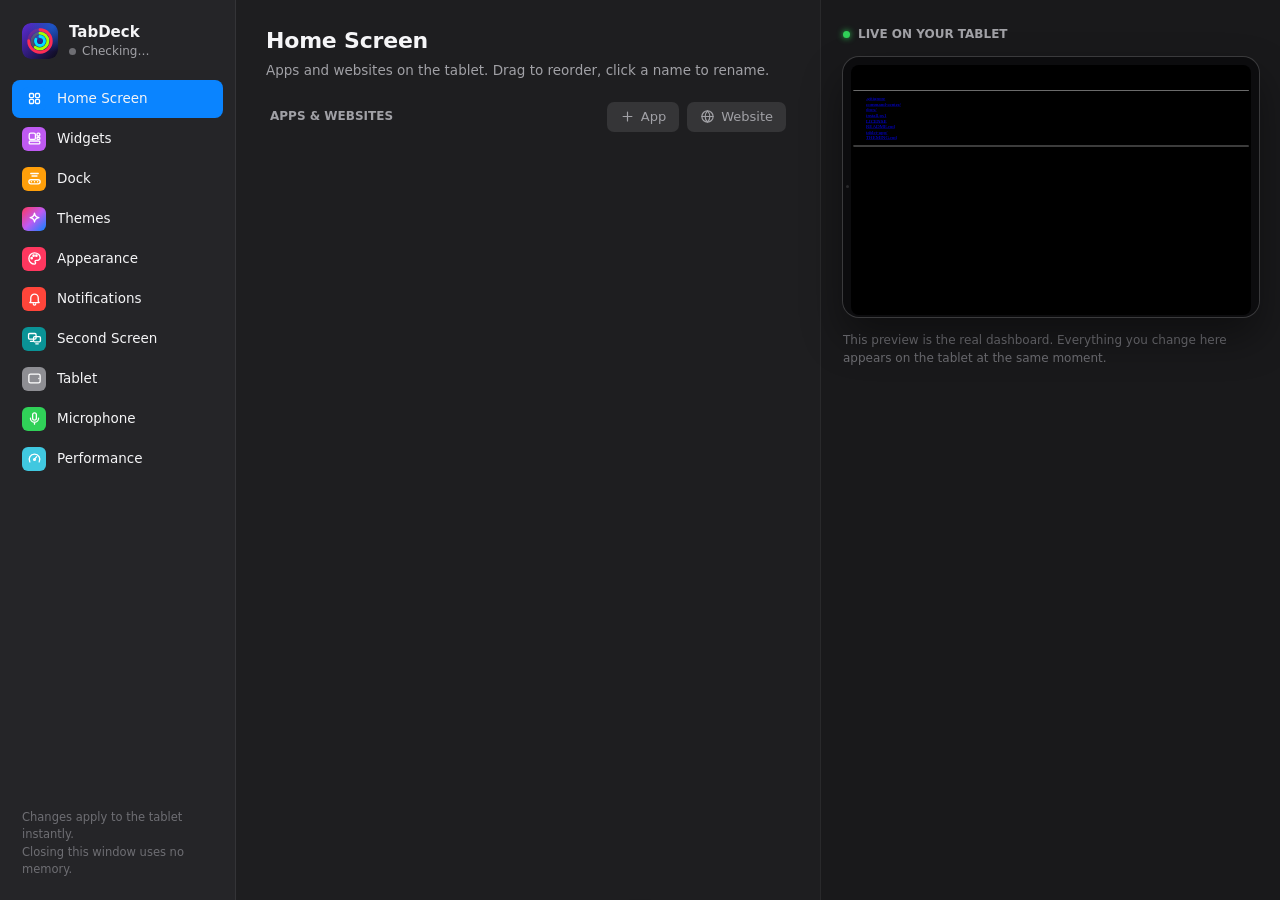
==== commit 0bc94285: "Tools: trackpad, keyboard, gamepad and signature pad on the tablet - Trackpad: move, tap/2-finger-ta" ====
--- a/command-center/web/settings.html
+++ b/command-center/web/settings.html
@@ -206,7 +206,7 @@
 
     <!-- DOCK -->
     <section id="s-dock">
-      <h1>Dock</h1><p class="lead">Quick actions at the bottom of the tablet. Drag to reorder, hover and press × to remove (max 8).</p>
+      <h1>Dock</h1><p class="lead">Quick actions at the bottom of the tablet. Drag to reorder, hover and press × to remove (max 9).</p>
       <div class="label">IN THE DOCK</div>
       <div class="group"><div class="dockbar" id="dockBar"></div></div>
       <div class="label">ADD AN ACTION</div>
@@ -422,7 +422,7 @@
 }
 $('dockBar').addEventListener('click',e=>{const x=e.target.closest('[data-x]');if(x)save({dock:S.dock.filter(a=>a!==x.dataset.x)});});
 $('dockAvail').addEventListener('click',e=>{const r=e.target.closest('[data-add]');if(!r)return;
-  if(S.dock.length>=8)return toast('The dock holds up to 8');save({dock:[...S.dock,r.dataset.add]});});
+  if(S.dock.length>=9)return toast('The dock holds up to 9');save({dock:[...S.dock,r.dataset.add]});});
 
 /* ---------- themes */
 let themes=[];
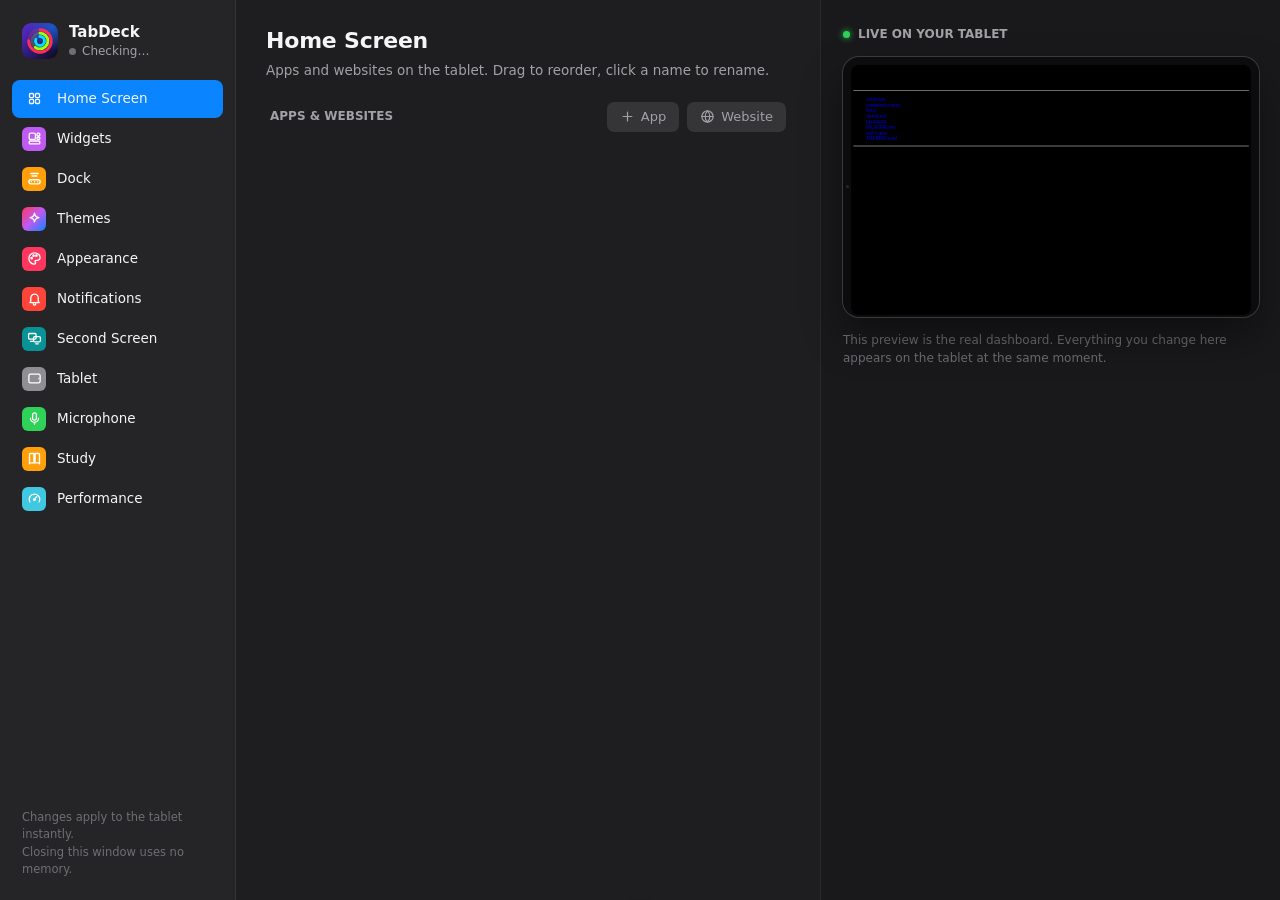
==== commit c58d4ed6: "Study sessions with phone watch, away lock, laptop alarm - Study screen on the tablet: focus / break" ====
--- a/command-center/web/settings.html
+++ b/command-center/web/settings.html
@@ -184,6 +184,7 @@
     <button class="nav" data-s="screen"><span class="sq" style="background:#0a9396"><svg class="ic"><use href="#i-screens"/></svg></span>Second Screen</button>
     <button class="nav" data-s="tablet"><span class="sq" style="background:#8e8e93"><svg class="ic"><use href="#i-tablet"/></svg></span>Tablet</button>
     <button class="nav" data-s="mic"><span class="sq" style="background:#30d158"><svg class="ic"><use href="#i-mic"/></svg></span>Microphone</button>
+    <button class="nav" data-s="study"><span class="sq" style="background:#ff9f0a"><svg class="ic"><use href="#i-book"/></svg></span>Study</button>
     <button class="nav" data-s="perf"><span class="sq" style="background:#40c8e0"><svg class="ic"><use href="#i-gauge"/></svg></span>Performance</button>
     <div class="side-foot">Changes apply to the tablet instantly.<br>Closing this window uses no memory.</div>
   </aside>
@@ -301,6 +302,31 @@
       <div class="group" id="micModes"></div>
     </section>
 
+    <!-- STUDY -->
+    <section id="s-study">
+      <h1>Study</h1><p class="lead">Focus / break sessions on the tablet. During focus, the tablet's camera watches for a phone in your
+        hand and shouts at you. It runs on the tablet with Google's on-device AI: nothing is recorded, saved or sent.</p>
+      <div class="label">SESSION</div>
+      <div class="group">
+        <div class="row"><div class="grow"><div class="t" id="sesT">No session running</div><div class="d" id="sesD">Start one here, or tap the pill at the top of the tablet</div></div><button class="btn primary" id="sesBtn">Start</button></div>
+        <div class="row"><div class="grow"><div class="t">Focus</div></div><div class="seg" data-k="study_focus_min"><button data-v="25">25 min</button><button data-v="45">45 min</button><button data-v="50">50 min</button><button data-v="90">90 min</button></div></div>
+        <div class="row"><div class="grow"><div class="t">Break</div></div><div class="seg" data-k="study_break_min"><button data-v="0">None</button><button data-v="5">5 min</button><button data-v="10">10 min</button><button data-v="15">15 min</button></div></div>
+        <div class="row"><div class="grow"><div class="t">Today</div><div class="d" id="studyStat">–</div></div></div>
+      </div>
+      <div class="label">PHONE WATCH (FOCUS TIME ONLY)</div>
+      <div class="group">
+        <div class="row"><div class="grow"><div class="t">Phone in your hand for ~10 s</div><div class="d">Red screen, siren, max volume and a voice telling you off. "I really need it" gives you 2 min.</div></div><button class="btn" id="studyTest">Test the alarm</button></div>
+        <div class="row"><div class="grow"><div class="t">Also watch this laptop</div><div class="d">Shouts when a reel site is the front window</div></div><button class="sw" data-k="study_laptop"></button></div>
+        <div class="row"><div class="grow"><div class="t">Words to catch</div><div class="d">In the window title, comma separated</div></div><input class="in" id="studyWords" style="width:260px"></div>
+      </div>
+      <div class="label">AWAY LOCK</div>
+      <div class="group">
+        <div class="row"><div class="grow"><div class="t">Lock the PC when I'm away for</div><div class="d">Only if the camera sees nobody <b>and</b> nobody touches the PC for that long</div></div>
+          <div class="seg" data-k="away_lock_min"><button data-v="0">Never</button><button data-v="5">5 min</button><button data-v="10">10 min</button><button data-v="15">15 min</button><button data-v="30">30 min</button></div></div>
+        <div class="row"><div class="grow d">Locking doesn't stop anything: Claude and your apps keep running, and Allow / Deny still works from the tablet.</div></div>
+      </div>
+    </section>
+
     <!-- PERFORMANCE -->
     <section id="s-perf">
       <h1>Performance</h1><p class="lead">How much the Command Center costs your laptop.</p>
@@ -340,7 +366,7 @@
 document.querySelectorAll('.nav').forEach(b=>b.onclick=()=>{
   document.querySelectorAll('.nav').forEach(x=>x.classList.toggle('on',x===b));
   document.querySelectorAll('section').forEach(s=>s.classList.toggle('on',s.id==='s-'+b.dataset.s));
-  if(b.dataset.s==='perf')status();});
+  if(b.dataset.s==='perf')status();if(b.dataset.s==='study')studyStat();});
 
 /* generic drag-to-reorder for rows */
 function sortable(container,sel,onDrop){
@@ -478,6 +504,20 @@
 $('micModes').onclick=e=>{const r=e.target.closest('[data-mode]');if(r)save({mic_source:r.dataset.mode},'Mic mode changed');};
 $('micSw').onclick=async()=>{const on=!$('micSw').classList.contains('on');$('micSw').classList.toggle('on',on);await post('mic',{on});status();};
 
+/* ---------- study */
+const hm=s=>{const m=Math.floor((s||0)/60);return m>=60?`${Math.floor(m/60)}h ${m%60}m`:`${m}m`;};
+let sesPhase=null;
+function renderStudy(){if(document.activeElement!==$('studyWords'))$('studyWords').value=(S.study_words||[]).join(', ');}
+$('studyWords').onchange=e=>save({study_words:e.target.value.split(',')},'Saved');
+$('studyTest').onclick=()=>{post('study',{event:'test'});toast('Look at the tablet');};
+$('sesBtn').onclick=async()=>{await post('study',{event:sesPhase?'stop':'start'});toast(sesPhase?'Session ended':'Focus time started on the tablet');studyStat();};
+async function studyStat(){const s=await post('study',{});sesPhase=s.phase;const t=s.today;
+  $('studyStat').textContent=`${hm(t.focus_s)} focused · ${t.sessions} session${t.sessions===1?'':'s'} · `+(t.caught?`caught ${t.caught}×`:'not caught once');
+  $('sesT').textContent=!s.phase?'No session running':s.paused_left!=null?'Paused':s.phase==='focus'?`Focus · round ${s.round}`:'Break';
+  $('sesD').textContent=!s.phase?'Start one here, or tap the pill at the top of the tablet':
+    `${Math.max(0,Math.round(((s.paused_left!=null?s.paused_left:s.ends-s.now))/60))} min left · ${hm(s.session_focus)} focused this session`;
+  $('sesBtn').textContent=s.phase?'End':'Start';$('sesBtn').classList.toggle('primary',!s.phase);}
+
 /* ---------- second screen */
 let dActive=false;
 $('dToggle').onclick=async()=>{await post('mode',{mode:dActive?'dashboard':'display'});toast(dActive?'Back to dashboard':'Starting second screen…');setTimeout(status,2500);};
@@ -503,7 +543,7 @@
 }
 
 function render(){
-  renderWidgets();renderDock();renderLook();renderMic();
+  renderWidgets();renderDock();renderLook();renderMic();renderStudy();
   document.querySelectorAll('.sw[data-k]').forEach(b=>b.classList.toggle('on',!!S[b.dataset.k]));
   document.querySelectorAll('.seg[data-k] button').forEach(b=>b.classList.toggle('on',+b.dataset.v===S[b.parentElement.dataset.k]));
   $('volume').value=S.volume;
@@ -517,7 +557,7 @@
   [S,apps]=await Promise.all([fetch('settings').then(r=>r.json()),fetch('apps').then(r=>r.json())]);
   render();renderApps();status();loadThemes();
   const start=document.querySelector(`.nav[data-s="${location.hash.slice(1)}"]`);if(start)start.click();  // e.g. settings.html#look
-  setInterval(()=>{if(document.visibilityState==='visible')status();},4000);
+  setInterval(()=>{if(document.visibilityState==='visible'){status();if($('s-study').classList.contains('on'))studyStat();}},4000);
 })();
 </script>
 </body>
